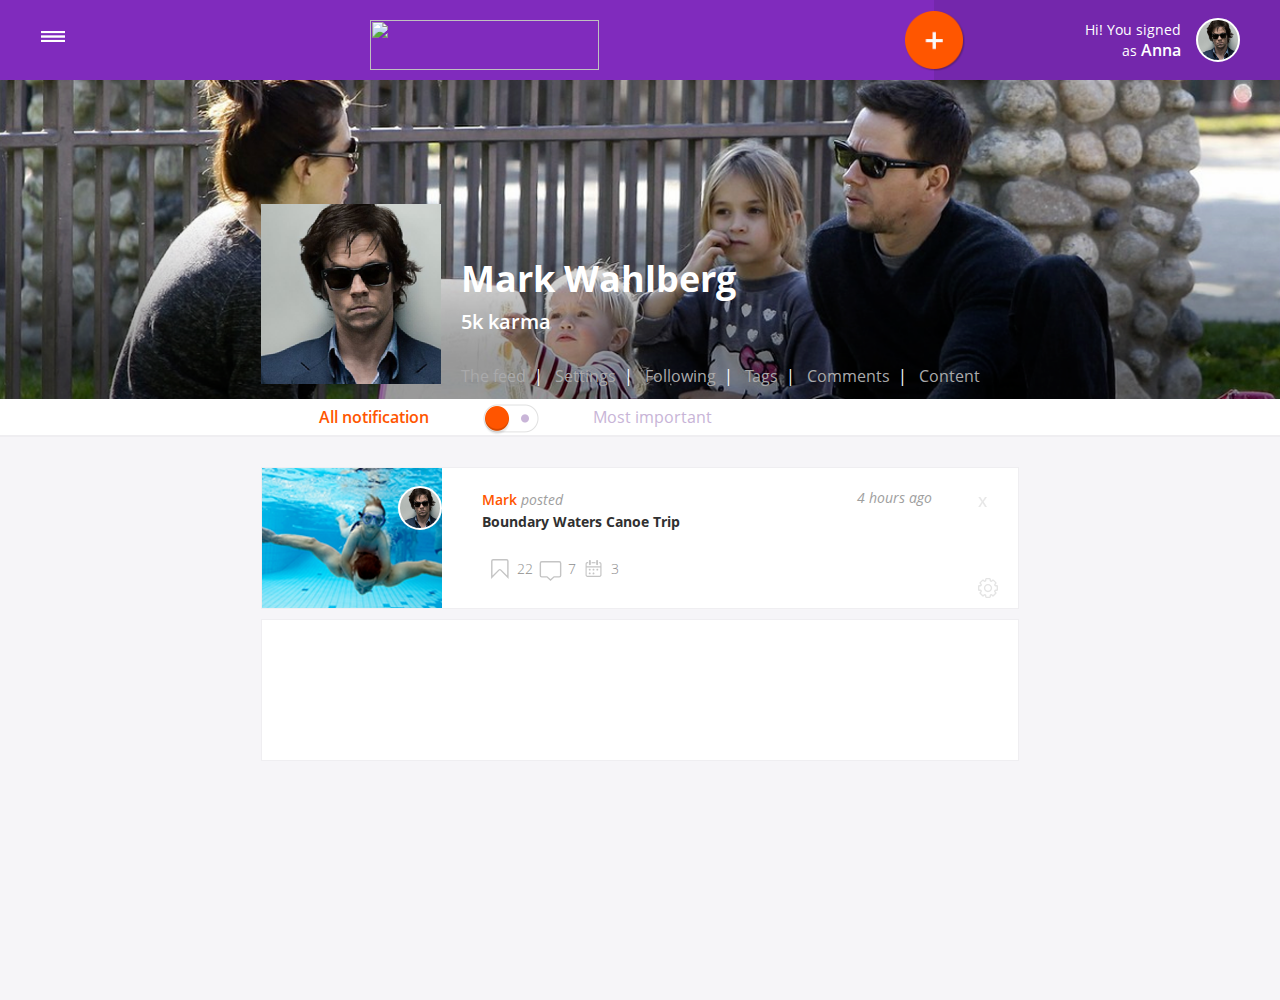
==== index.html @ d22dcdbd "виправлено ресіз банера" ====
<!DOCTYPE HTML >

<head>
    <meta http-equiv="content-type" content="text/html" />
    <meta name="author" content="Boomer" />
    <meta content="text/html; charset=utf-8" http-equiv="Content-Type" />

    <link href="style/style.css" rel="stylesheet" type="text/css">




    <script src="js/js.js"></script>

    <title>test1</title>

</head>

<body>

    <div class="wriper">

        <header class="header-top">
            
            <div class="color-l-div">
                <div class="menu-humburger">
                    <a href="#"><img src="icon/menu.png" alt="menu" /> </a>
                </div>
                <div class="logo"> <img src="icon/Logo.png"   />
                </div>
            </div>
            
            <div class="color-r-div">
                <div class="user-icon">
                    <img src="img/Untitled.png" alt="avatar  " />
                </div>
                <div class="helo-usen-name">Hi! You signed
                    <br /> as <span id="user-name">Anna</span> 
                </div>
            
            
            
               <div class="add">
                   <a href="#">
                       <img src="icon/plus.png" alt="add  " />
                   </a>
               </div>
            </div>
        </header>

        <header class="header-bottom"> <img src="img/ph.png" width="100%" height="100%" />

            <div class="user-data">


                <img src="img/Untitled.png " width="180px" height="180px" />

                <p class="user_name"> Mark Wahlberg </p>
                <p class="user_karma"> 5k karma </p>
                <p class="user_menu">
                    <a href="#">The feed</a> &nbsp;| &nbsp;
                    <a href="#">Settings</a> &nbsp;| &nbsp;
                    <a href="#">Following</a> &nbsp;| &nbsp;
                    <a href="#">Tags</a> &nbsp;| &nbsp;
                    <a href="#">Comments</a> &nbsp;| &nbsp;
                    <a href="#">Content</a>

                </p>


            </div>

        </header>

        <div class="filter">

            <div id="switch-on">
                <span class="active">All notification</span>
                <a href="javascript:void(0)" onclick="testBlock()"><img src="icon/menu1.png" /></a>
                <span class="active-no">Most important</span>
            </div>
            <!-- hidden div  -->
            <div id="switch-off" style="display:none;">
                <span class="active-no"> All notification  </span>
                <a href="javascript:void(0)" onclick="testBlock()"><img src="icon/menu2.png" /></a>
                <span class="active">Most important</span>
            </div>



        </div>



        <section>
            <article>

                <div class="img-feed">
                    <img src="img/image.png" alt="foto" class="user_foto">
                    <div class="circl-icon">
                        <div class="user-icon"><img src="img/Untitled.png" alt="avatar  " /> </div>
                    </div>
                </div>



                <div class="center-feed">
                    <span class="nic">Mark</span> <span class="type"> posted</span>
                    <br/>
                    <span class="text">Boundary Waters Canoe Trip</span>

                    <div class="icons">

                        <img src="icon/4.Bookmarks.svg"> <span> 22</span>
                        <img src="icon/3.Comments.svg"> <span> 7</span>
                        <img src="icon/5.Events.svg"> <span> 3</span> 
                    </div>

                </div>


                <div class=" histor-feed">
                    4 hours ago
                </div>

                <div class="close-icon-feed">
                    <br/>
                    <a href="#"><img src="icon/x.png"     / ></a>
                    <br/>
                    <br/>
                    <br/>
                    <br/>
                    <a href="#"><img src="icon/options.svg">
                    </a>


                </div>


            </article>


            <article> </article>

 







        </section>


    </div>


</body>
---- style/style.css ----
@charset "UTF-8";
html,
body,
div,
span,
applet,
object,
iframe,
h1,
h2,
h3,
h4,
h5,
h6,
p,
blockquote,
pre,
a,
abbr,
acronym,
address,
big,
cite,
code,
del,
dfn,
em,
img,
ins,
kbd,
q,
s,
samp,
small,
strike,
strong,
sub,
sup,
tt,
var,
b,
u,
i,
center,
dl,
dt,
dd,
ol,
ul,
li,
fieldset,
form,
label,
legend,
table,
caption,
tbody,
tfoot,
thead,
tr,
th,
td,
article,
aside,
canvas,
details,
embed,
figure,
figcaption,
footer,
header,
hgroup,
menu,
nav,
output,
ruby,
section,
summary,
time,
mark,
audio,
video {
    margin: 0;
    padding: 0;
    border: 0;
    vertical-align: baseline;
}
/* font-family: "OpenSansRegular"; */

@font-face {
    font-family: "OpenSansRegular";
    src: url("../fonts/OpenSansRegular/OpenSansRegular.eot");
    src: url("../fonts/OpenSansRegular/OpenSansRegular.eot?#iefix")format("embedded-opentype"), url("../fonts/OpenSansRegular/OpenSansRegular.woff") format("woff"), url("../fonts/OpenSansRegular/OpenSansRegular.ttf") format("truetype");
    font-style: normal;
    font-weight: normal;
}
/* font-family: "OpenSansLight"; */

@font-face {
    font-family: "OpenSansLight";
    src: url("../fonts/OpenSansLight/OpenSansLight.eot");
    src: url("../fonts/OpenSansLight/OpenSansLight.eot?#iefix")format("embedded-opentype"), url("../fonts/OpenSansLight/OpenSansLight.woff") format("woff"), url("../fonts/OpenSansLight/OpenSansLight.ttf") format("truetype");
    font-style: normal;
    font-weight: normal;
}
/* font-family: "OpenSansItalic"; */

@font-face {
    font-family: "OpenSansItalic";
    src: url("../fonts/OpenSansItalic/OpenSansItalic.eot");
    src: url("../fonts/OpenSansItalic/OpenSansItalic.eot?#iefix")format("embedded-opentype"), url("../fonts/OpenSansItalic/OpenSansItalic.woff") format("woff"), url("../fonts/OpenSansItalic/OpenSansItalic.ttf") format("truetype");
    font-style: normal;
    font-weight: normal;
}
/* font-family: "OpenSansBold"; */

@font-face {
    font-family: "OpenSansBold";
    src: url("../fonts/OpenSansBold/OpenSansBold.eot");
    src: url("../fonts/OpenSansBold/OpenSansBold.eot?#iefix")format("embedded-opentype"), url("../fonts/OpenSansBold/OpenSansBold.woff") format("woff"), url("../fonts/OpenSansBold/OpenSansBold.ttf") format("truetype");
    font-style: normal;
    font-weight: normal;
}
/* font-family: "OpenSansExtraBold"; */

@font-face {
    font-family: "OpenSansExtraBold";
    src: url("../fonts/OpenSansExtraBold/OpenSansExtraBold.eot");
    src: url("../fonts/OpenSansExtraBold/OpenSansExtraBold.eot?#iefix")format("embedded-opentype"), url("../fonts/OpenSansExtraBold/OpenSansExtraBold.woff") format("woff"), url("../fonts/OpenSansExtraBold/OpenSansExtraBold.ttf") format("truetype");
    font-style: normal;
    font-weight: normal;
}
/* font-family: "OpenSansExtraBoldItalic"; */

@font-face {
    font-family: "OpenSansExtraBoldItalic";
    src: url("../fonts/OpenSansExtraBoldItalic/OpenSansExtraBoldItalic.eot");
    src: url("../fonts/OpenSansExtraBoldItalic/OpenSansExtraBoldItalic.eot?#iefix")format("embedded-opentype"), url("../fonts/OpenSansExtraBoldItalic/OpenSansExtraBoldItalic.woff") format("woff"), url("../fonts/OpenSansExtraBoldItalic/OpenSansExtraBoldItalic.ttf") format("truetype");
    font-style: normal;
    font-weight: normal;
}
/* font-family: "OpenSansBoldItalic"; */

@font-face {
    font-family: "OpenSansBoldItalic";
    src: url("../fonts/OpenSansBoldItalic/OpenSansBoldItalic.eot");
    src: url("../fonts/OpenSansBoldItalic/OpenSansBoldItalic.eot?#iefix")format("embedded-opentype"), url("../fonts/OpenSansBoldItalic/OpenSansBoldItalic.woff") format("woff"), url("../fonts/OpenSansBoldItalic/OpenSansBoldItalic.ttf") format("truetype");
    font-style: normal;
    font-weight: normal;
}
/* font-family: "OpenSansRegularItalic"; */

@font-face {
    font-family: "OpenSansRegularItalic";
    src: url("../fonts/OpenSansRegularItalic/OpenSansRegularItalic.eot");
    src: url("../fonts/OpenSansRegularItalic/OpenSansRegularItalic.eot?#iefix")format("embedded-opentype"), url("../fonts/OpenSansRegularItalic/OpenSansRegularItalic.woff") format("woff"), url("../fonts/OpenSansRegularItalic/OpenSansRegularItalic.ttf") format("truetype");
    font-style: normal;
    font-weight: normal;
}
/* font-family: "OpenSansSemiBold"; */

@font-face {
    font-family: "OpenSansSemiBold";
    src: url("../fonts/OpenSansSemiBold/OpenSansSemiBold.eot");
    src: url("../fonts/OpenSansSemiBold/OpenSansSemiBold.eot?#iefix")format("embedded-opentype"), url("../fonts/OpenSansSemiBold/OpenSansSemiBold.woff") format("woff"), url("../fonts/OpenSansSemiBold/OpenSansSemiBold.ttf") format("truetype");
    font-style: normal;
    font-weight: normal;
}
/* font-family: "OpenSansSemiBoldItalic"; */

@font-face {
    font-family: "OpenSansSemiBoldItalic";
    src: url("../fonts/OpenSansSemiBoldItalic/OpenSansSemiBoldItalic.eot");
    src: url("../fonts/OpenSansSemiBoldItalic/OpenSansSemiBoldItalic.eot?#iefix")format("embedded-opentype"), url("../fonts/OpenSansSemiBoldItalic/OpenSansSemiBoldItalic.woff") format("woff"), url("../fonts/OpenSansSemiBoldItalic/OpenSansSemiBoldItalic.ttf") format("truetype");
    font-style: normal;
    font-weight: normal;
}

div {
    font-family: "OpenSansRegular", Times, Sans-serif;
}

.wriper {
    width: 100%;
    min-width: 1000px;
    height: 1000px;
    background-color: #f6f5f8;
}
/* start header-top top*/

.header-top {
   
    height: 80px;
    width: 100%;
}


/* права частина  */
.color-r-div {
 
    background-color: #7427ac;
    height: 80px;
    float: left;
    width: 27%;
    
}

.add {
    width: 1px;
    padding-left: 30px;
     
}

.add img {
    height: 60px;
    width: 60px;
    float: right;
    padding-top: 11px;
   
    
}

.helo-usen-name {
    float: right;
     
    margin-top: 20px;
    font-size: 14px;
    color: white;
    text-align: right;
}

.helo-usen-name span {
    font-family: "OpenSansSemiBold", Times, Sans-serif;
    font-size: 16px;
}

.user-icon {
    float: right;
    
    margin-left: 15px;
    margin-right: 40px;
    margin-top: 18px;
    
    
    background: #fff;
    width: 40px;
    height: 40px;
    border: 2px solid #fff;
    border-radius: 50%;
    /*скругление равно 50 процентам от общей ширины, фактически 25 пикселей, вот и круг получили(ещё есть с префиксом -moz и -o) */
}

.user-icon img {
    display: block;
    width: 100%;
    border: 0;
    margin: 0;
    border-radius: 50%;
}

/* ліва частина  */
.color-l-div {
    background: #802bbd;
    height: 80px;
    float: left;
    width: 73%;
    height: 80px;
}
.logo {
    float: left; 
    width: 93%;
}

.logo img {
    display: block;
    padding-top: 20px;
    padding-left: 35%;
    width: 229px;
    height: 50px;
}

.menu-humburger {
    float: left;
    width: 7%;
    height: 80px;
}

.menu-humburger img {
    width: 24px;
    height: 11px;
    float: right;
    padding-top: 31px;
}
/* END header-top top*/
/***************************************************************************/
/* START header-bottom  */

.header-bottom {
    background-color: white;
    position: relative;
}

.header-bottom img {
    /* поправка щоб картінка не зїжала*/
}

.user-data {
    width: 758px;
    /* 
    width: 100%;
    width: 800px;
    */
    
    position: absolute;
    margin: auto;
    left: 0;
    right: 0;
    bottom: 5%;
    color: white;
}

.user-data img {
    float: left;
    height: 180px;
    width: 180px; 
    margin: 0 20px 0 0; 
}

.user_name {
    font-family: "OpenSansBold", Times, bold;
    font-size: 36px;
    margin-top: 50px;
}

.user_karma {
    font-family: "OpenSansSemiBold", Times, Sans-serif;
    font-size: 20px;
    margin-top: 5px;
}

.user_menu {
    margin-top: 30px;
}

.user_menu a {
    text-decoration: none;
    color: #aaaaab;
    font-family: "OpenSansRegular", Times, Sans-serif;
    font-size: 16px;
}

.user_menu a:hover {
    color: white;
}
/* end header top*/
/********************************************************************************/
/* BEGIN  filter*/

.filter {
    background-color: white;
    border-bottom: 2px solid #efeef1;
    padding-left: 21%;
}

.active {
    font-family: "OpenSansSemiBold", Times, Sans-serif;
    font-size: 16px;
    color: #ff5600;
}

.active-no {
    font-family: "OpenSansRegular", Times, Sans-serif;
    font-size: 16px;
    color: #c8b4d7;
}

.filter img {
    vertical-align: middle;
}

.filter span {
    margin-left: 50px;
    margin-right: 50px;
}
/* END filter*/
/********************************************************************************/

section {
    width: 758px;
    margin: 0 auto;
    /* location div = center*/
    
    margin-top: 30px;
}

article {
    background-color: white;
    height: 140px;
    border: 1px solid #efeef1;
    margin-top: 10px;
}

.center-feed {
    margin-top: 20px;
    height: 180px;
    float: left;
    width: 300px;
    ;
}

.img-feed {
    float: left;
}

.user_foto {
    width: 180px;
    height: 140px;
    float: left;
}

.nic {
    font-family: "OpenSansSemiBold", Times, Sans-serif;
    font-size: 14px;
    color: #ff5600;
}

.type {
    font-family: "OpenSansItalic", Times, Sans-serif;
    font-size: 14px;
    color: #9e9e9e;
}

.text {
    font-family: "OpenSansBold", Times, bold;
    font-size: 14px;
    color: #303030;
}

.close-icon-feed {
    float: right;
    padding-right: 15px;
}

.close-icon-feed img {
    padding-right: 5px;
}

.histor-feed {
    float: left;
    width: 150px;
    font-family: "OpenSansItalic", Times, Sans-serif;
    font-size: 14px;
    color: #9e9e9e;
    text-align: right;
    margin-top: 20px;
}

.circl-icon {
    float: left;
    left: 400px;
    width: 40px;
}

.icons img {
    float: left;
    padding-top: 20px;
    width: 35px;
}

.icons span {
    float: left;
    padding-top: 27px;
    font-family: "OpenSansLight", Times, Sans-serif;
    font-size: 14px;
    color: #8e8e8e;
}
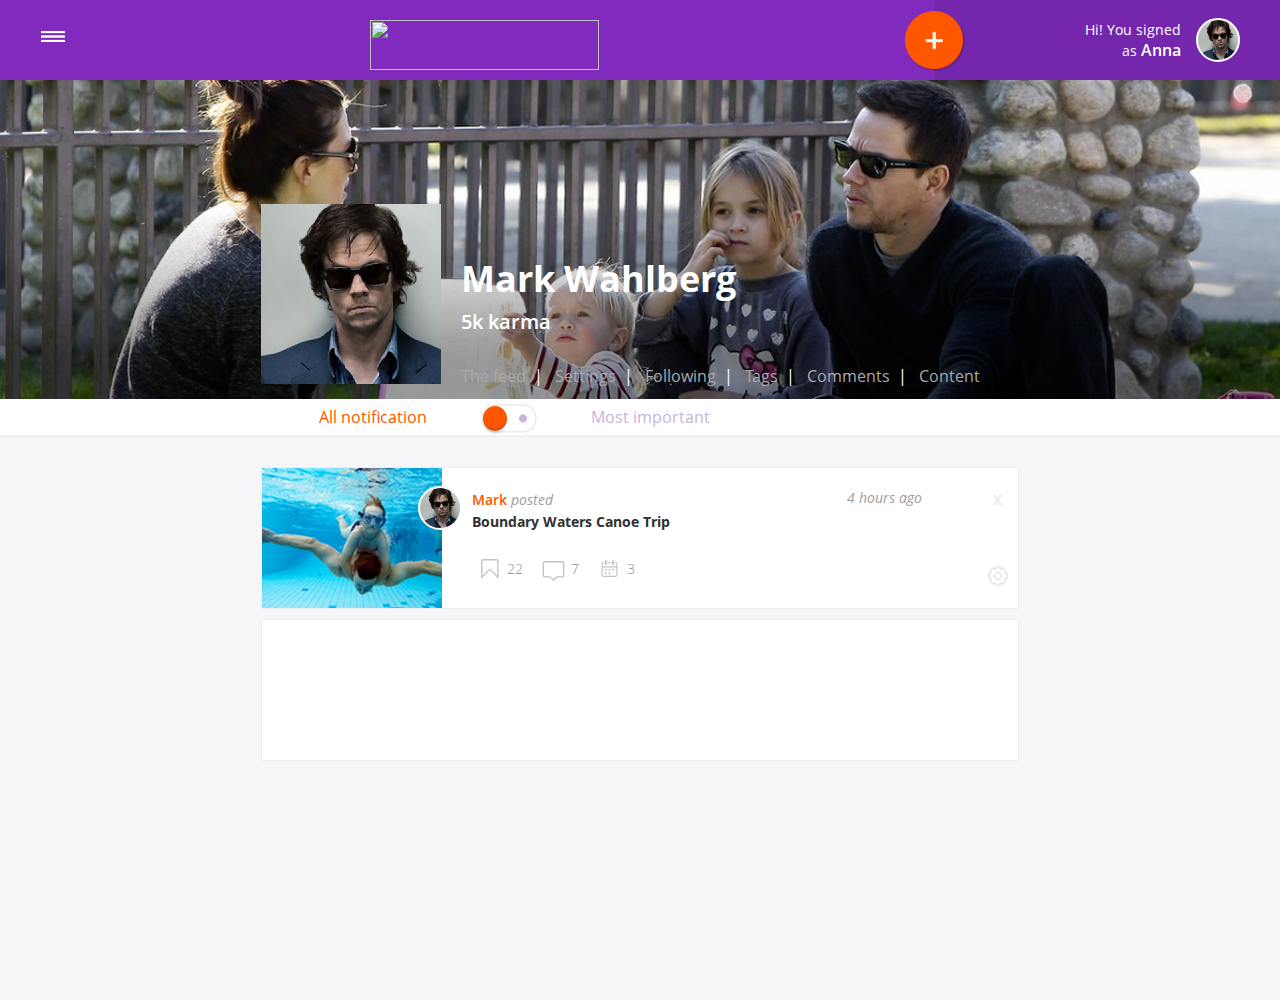
==== commit df3f0f62: "x" ====
--- a/index.html
+++ b/index.html
@@ -21,30 +21,30 @@
     <div class="wriper">
 
         <header class="header-top">
-            
+
             <div class="color-l-div">
                 <div class="menu-humburger">
                     <a href="#"><img src="icon/menu.png" alt="menu" /> </a>
                 </div>
-                <div class="logo"> <img src="icon/Logo.png"   />
+                <div class="logo"> <img src="icon/Logo.png" />
                 </div>
             </div>
-            
+
             <div class="color-r-div">
                 <div class="user-icon">
                     <img src="img/Untitled.png" alt="avatar  " />
                 </div>
                 <div class="helo-usen-name">Hi! You signed
-                    <br /> as <span id="user-name">Anna</span> 
+                    <br /> as <span id="user-name">Anna</span>
                 </div>
-            
-            
-            
-               <div class="add">
-                   <a href="#">
-                       <img src="icon/plus.png" alt="add  " />
-                   </a>
-               </div>
+
+
+
+                <div class="add">
+                    <a href="#">
+                        <img src="icon/plus.png" alt="add  " />
+                    </a>
+                </div>
             </div>
         </header>
 
@@ -113,7 +113,7 @@
 
                         <img src="icon/4.Bookmarks.svg"> <span> 22</span>
                         <img src="icon/3.Comments.svg"> <span> 7</span>
-                        <img src="icon/5.Events.svg"> <span> 3</span> 
+                        <img src="icon/5.Events.svg"> <span> 3</span>
                     </div>
 
                 </div>
@@ -125,13 +125,12 @@
 
                 <div class="close-icon-feed">
                     <br/>
-                    <a href="#"><img src="icon/x.png"     / ></a>
+                    <a href="#"><img src="icon/x.png"  class="x"></a>
                     <br/>
                     <br/>
                     <br/>
-                    <br/>
-                    <a href="#"><img src="icon/options.svg">
-                    </a>
+                    
+                    <a href="#"><img src="icon/options.svg" class="opt"></a>
 
 
                 </div>
@@ -142,7 +141,7 @@
 
             <article> </article>
 
- 
+
 
 
 
--- a/style/style.css
+++ b/style/style.css
@@ -189,26 +189,21 @@
 /* start header-top top*/
 
 .header-top {
-   
     height: 80px;
     width: 100%;
 }
-
-
 /* права частина  */
+
 .color-r-div {
- 
     background-color: #7427ac;
     height: 80px;
     float: left;
     width: 27%;
-    
 }
 
 .add {
     width: 1px;
     padding-left: 30px;
-     
 }
 
 .add img {
@@ -216,13 +211,10 @@
     width: 60px;
     float: right;
     padding-top: 11px;
-   
-    
 }
 
 .helo-usen-name {
     float: right;
-     
     margin-top: 20px;
     font-size: 14px;
     color: white;
@@ -236,12 +228,9 @@
 
 .user-icon {
     float: right;
-    
     margin-left: 15px;
     margin-right: 40px;
     margin-top: 18px;
-    
-    
     background: #fff;
     width: 40px;
     height: 40px;
@@ -257,8 +246,8 @@
     margin: 0;
     border-radius: 50%;
 }
-
 /* ліва частина  */
+
 .color-l-div {
     background: #802bbd;
     height: 80px;
@@ -266,8 +255,9 @@
     width: 73%;
     height: 80px;
 }
+
 .logo {
-    float: left; 
+    float: left;
     width: 93%;
 }
 
@@ -322,8 +312,8 @@
 .user-data img {
     float: left;
     height: 180px;
-    width: 180px; 
-    margin: 0 20px 0 0; 
+    width: 180px;
+    margin: 0 20px 0 0;
 }
 
 .user_name {
@@ -363,7 +353,9 @@
 }
 
 .active {
-    font-family: "OpenSansSemiBold", Times, Sans-serif;
+    /*font-family: "OpenSansSemiBold", Times, Sans-serif;*/
+    
+    font-family: "OpenSansRegular", Times, Sans-serif;
     font-size: 16px;
     color: #ff5600;
 }
@@ -405,11 +397,13 @@
     height: 180px;
     float: left;
     width: 300px;
-    ;
+    
+    margin-left: -30px;
 }
 
 .img-feed {
     float: left;
+    
 }
 
 .user_foto {
@@ -437,12 +431,21 @@
 }
 
 .close-icon-feed {
-    float: right;
-    padding-right: 15px;
+    float: right; 
+   width: 30px;
+    height: 100%;
 }
 
 .close-icon-feed img {
-    padding-right: 5px;
+   float: left;
+}
+.x{
+    padding-left: 5px;
+    padding-top: 5px;
+}
+
+.opt{
+    padding-top: 10px;
 }
 
 .histor-feed {
@@ -456,9 +459,10 @@
 }
 
 .circl-icon {
-    float: left;
-    left: 400px;
+    float: left; 
     width: 40px;
+    
+    padding-left: 20px; 
 }
 
 .icons img {
@@ -473,6 +477,5 @@
     font-family: "OpenSansLight", Times, Sans-serif;
     font-size: 14px;
     color: #8e8e8e;
-}
-
-
+    padding-right: 13px;
+}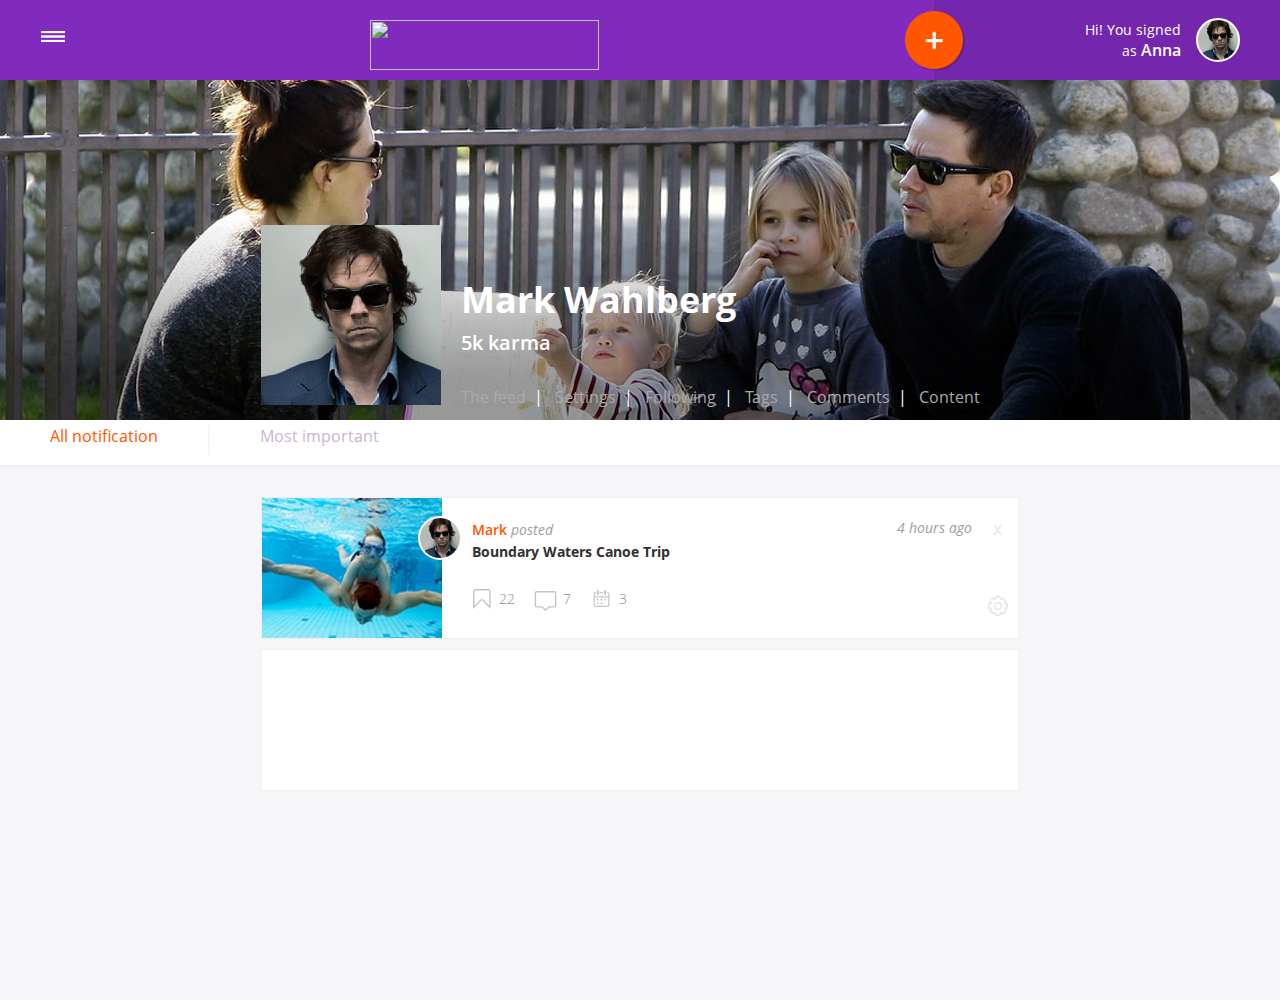
==== commit f5026890: "q" ====
--- a/index.html
+++ b/index.html
@@ -48,7 +48,7 @@
             </div>
         </header>
 
-        <header class="header-bottom"> <img src="img/ph.png" width="100%" height="100%" />
+        <header class="header-bottom"> <img src="img/ph.png"  height="100%" />
 
             <div class="user-data">
 
@@ -75,15 +75,17 @@
         <div class="filter">
 
             <div id="switch-on">
-                <span class="active">All notification</span>
-                <a href="javascript:void(0)" onclick="testBlock()"><img src="icon/menu1.png" /></a>
-                <span class="active-no">Most important</span>
+                <span class="active"    href="javascript:void(0)" onclick="testBlock()">All notification</span> 
+                
+                <div class="centr"> </div>
+                
+                <span class="active-no" href="javascript:void(0)" onclick="testBlock()">Most important  </span>
             </div>
             <!-- hidden div  -->
             <div id="switch-off" style="display:none;">
-                <span class="active-no"> All notification  </span>
-                <a href="javascript:void(0)" onclick="testBlock()"><img src="icon/menu2.png" /></a>
-                <span class="active">Most important</span>
+                <span class="active-no" href="javascript:void(0)" onclick="testBlock()"> All notification  </span>
+               
+                <span class="active"    href="javascript:void(0)" onclick="testBlock()"> Most important</span>
             </div>
 
 
--- a/style/style.css
+++ b/style/style.css
@@ -292,14 +292,12 @@
 
 .header-bottom img {
     /* поправка щоб картінка не зїжала*/
+    
 }
 
 .user-data {
     width: 758px;
-    /* 
-    width: 100%;
-    width: 800px;
-    */
+   
     
     position: absolute;
     margin: auto;
@@ -349,15 +347,18 @@
 .filter {
     background-color: white;
     border-bottom: 2px solid #efeef1;
-    padding-left: 21%;
+    
+    height: 40px;
+    
+  
 }
 
 .active {
-    /*font-family: "OpenSansSemiBold", Times, Sans-serif;*/
-    
+    /*font-family: "OpenSansSemiBold", Times, Sans-serif;*/ 
     font-family: "OpenSansRegular", Times, Sans-serif;
     font-size: 16px;
     color: #ff5600;
+    float: left;
 }
 
 .active-no {
@@ -366,14 +367,20 @@
     color: #c8b4d7;
 }
 
-.filter img {
-    vertical-align: middle;
-}
+ 
 
 .filter span {
     margin-left: 50px;
     margin-right: 50px;
 }
+ 
+.centr {
+    float: left;
+    height: 30px;;
+    width: 2px;
+    background-color: #f6f5f8;
+}
+
 /* END filter*/
 /********************************************************************************/
 
@@ -450,7 +457,7 @@
 
 .histor-feed {
     float: left;
-    width: 150px;
+    width: 200px;
     font-family: "OpenSansItalic", Times, Sans-serif;
     font-size: 14px;
     color: #9e9e9e;
@@ -464,6 +471,10 @@
     
     padding-left: 20px; 
 }
+.icons{
+    height: 100px;
+   margin-left: -8px; 
+}
 
 .icons img {
     float: left;
@@ -478,4 +489,6 @@
     font-size: 14px;
     color: #8e8e8e;
     padding-right: 13px;
-}+}
+
+
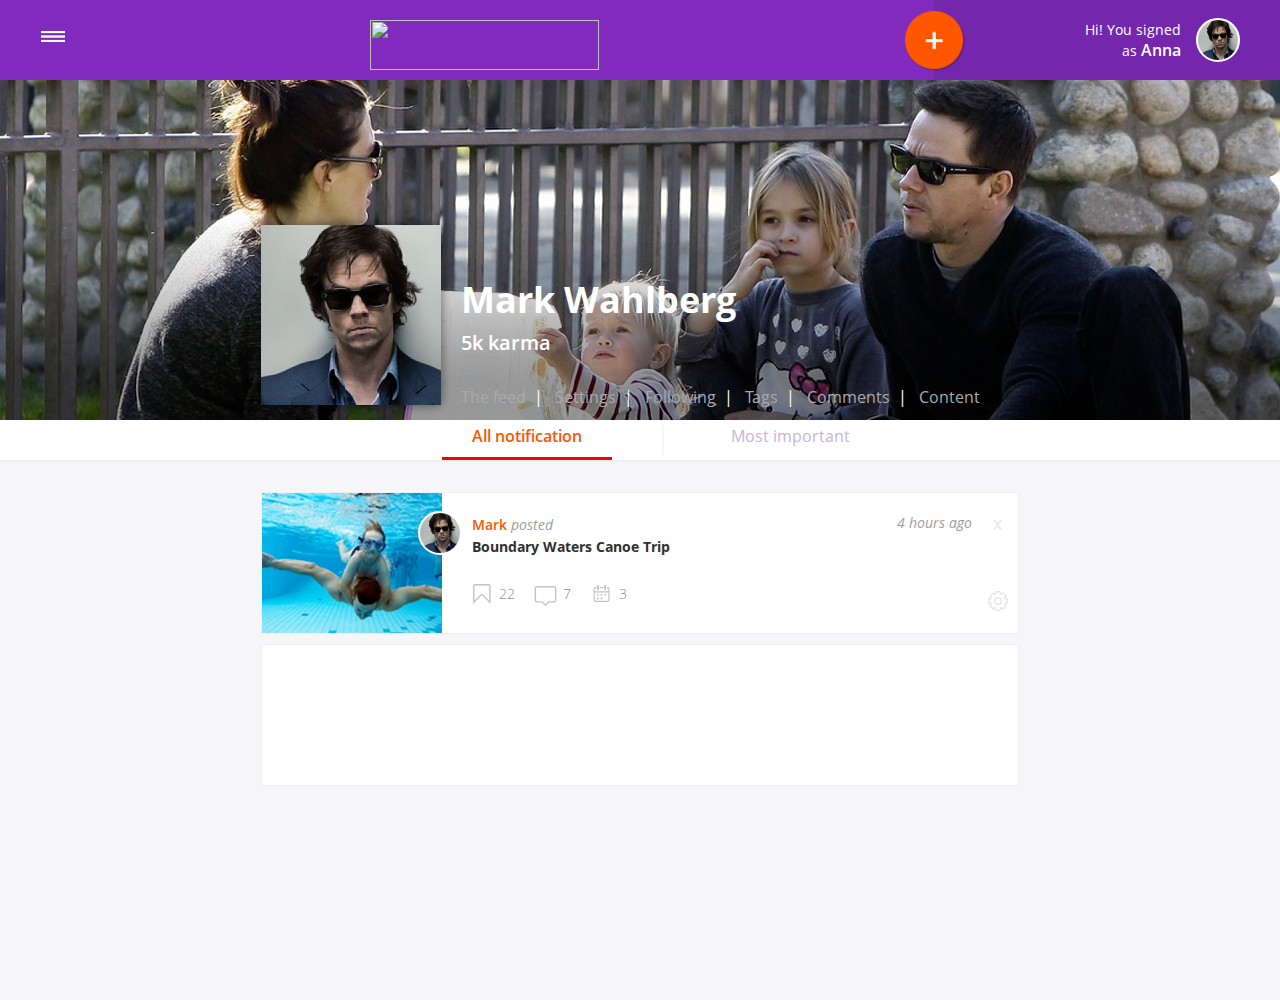
==== commit fae83c03: "фільтри,іконки,дата,тінь" ====
--- a/index.html
+++ b/index.html
@@ -48,7 +48,7 @@
             </div>
         </header>
 
-        <header class="header-bottom"> <img src="img/ph.png"  height="100%" />
+        <header class="header-bottom"> <img src="img/ph.png" height="100%" />
 
             <div class="user-data">
 
@@ -75,19 +75,31 @@
         <div class="filter">
 
             <div id="switch-on">
-                <span class="active"    href="javascript:void(0)" onclick="testBlock()">All notification</span> 
-                
+                <div class="left-filter">
+                    <span class="active" href="javascript:void(0)" onclick="testBlock()">All notification</span>
+                    <div class="select_line"></div>
+                </div>
+
                 <div class="centr"> </div>
-                
-                <span class="active-no" href="javascript:void(0)" onclick="testBlock()">Most important  </span>
+
+                <div class="right-filter">
+                    <span class="active-no" href="javascript:void(0)" onclick="testBlock()">Most important  </span>
+                </div>
             </div>
             <!-- hidden div  -->
             <div id="switch-off" style="display:none;">
-                <span class="active-no" href="javascript:void(0)" onclick="testBlock()"> All notification  </span>
-               
-                <span class="active"    href="javascript:void(0)" onclick="testBlock()"> Most important</span>
+                <div class="left-filter">
+                    <span class="active-no" href="javascript:void(0)" onclick="testBlock()"> All notification  </span>
+                </div>
+                <div class="centr"> </div>
+
+                <div class="right-filter">
+
+                    <span class="active" href="javascript:void(0)" onclick="testBlock()"> Most important</span>
+                    <div class="select_line"></div>
+                    
+                </div>
             </div>
-
 
 
         </div>
@@ -127,12 +139,14 @@
 
                 <div class="close-icon-feed">
                     <br/>
-                    <a href="#"><img src="icon/x.png"  class="x"></a>
+                    <a href="#"><img src="icon/x.png" class="x">
+                    </a>
                     <br/>
                     <br/>
                     <br/>
-                    
-                    <a href="#"><img src="icon/options.svg" class="opt"></a>
+
+                    <a href="#"><img src="icon/options.svg" class="opt">
+                    </a>
 
 
                 </div>
--- a/style/style.css
+++ b/style/style.css
@@ -312,6 +312,8 @@
     height: 180px;
     width: 180px;
     margin: 0 20px 0 0;
+    
+    box-shadow: 0 0 10px rgba(0,0,0,0.5); /* Параметры тени */
 }
 
 .user_name {
@@ -344,21 +346,17 @@
 /********************************************************************************/
 /* BEGIN  filter*/
 
-.filter {
+.filter { 
     background-color: white;
-    border-bottom: 2px solid #efeef1;
-    
-    height: 40px;
-    
-  
+    border-bottom: 2px solid #efeef1; 
+    height: 35px;  
 }
 
 .active {
-    /*font-family: "OpenSansSemiBold", Times, Sans-serif;*/ 
-    font-family: "OpenSansRegular", Times, Sans-serif;
+   font-family: "OpenSansSemiBold", Times, Sans-serif;
+    /* font-family: "OpenSansRegular", Times, Sans-serif;*/ 
     font-size: 16px;
-    color: #ff5600;
-    float: left;
+    color: #ff5600; 
 }
 
 .active-no {
@@ -371,7 +369,7 @@
 
 .filter span {
     margin-left: 50px;
-    margin-right: 50px;
+    margin-right: 50px; 
 }
  
 .centr {
@@ -379,6 +377,26 @@
     height: 30px;;
     width: 2px;
     background-color: #f6f5f8;
+}
+
+
+.left-filter { 
+    width: 240px;
+    float: left;
+    padding-left: 33%; 
+}
+
+.right-filter {
+    width: 300px;
+float: left;
+    padding-left:17px;;
+}
+
+.select_line {
+    border-bottom:3px solid red;
+    padding:5px;
+    width: 160px;
+   margin-left:  20px;
 }
 
 /* END filter*/
@@ -417,6 +435,8 @@
     width: 180px;
     height: 140px;
     float: left;
+    
+   
 }
 
 .nic {
@@ -492,3 +512,6 @@
 }
 
 
+
+
+
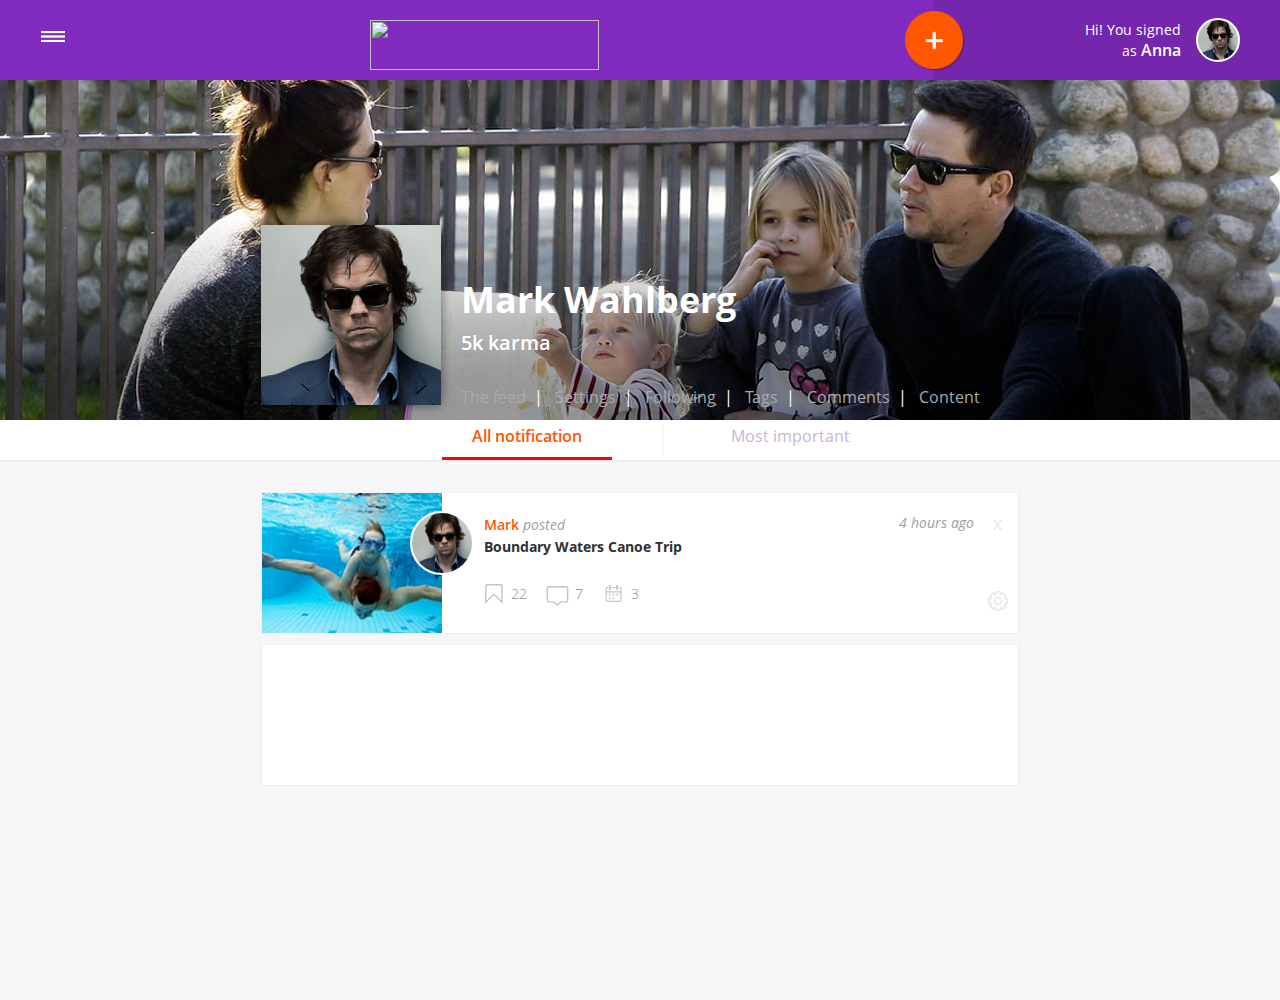
==== commit fcfc978e: "друга аватарка60" ====
--- a/index.html
+++ b/index.html
@@ -112,7 +112,7 @@
                 <div class="img-feed">
                     <img src="img/image.png" alt="foto" class="user_foto">
                     <div class="circl-icon">
-                        <div class="user-icon"><img src="img/Untitled.png" alt="avatar  " /> </div>
+                        <div class="user-icon-big"><img src="img/Untitled.png" alt="avatar  " /> </div>
                     </div>
                 </div>
 
--- a/style/style.css
+++ b/style/style.css
@@ -421,7 +421,7 @@
     margin-top: 20px;
     height: 180px;
     float: left;
-    width: 300px;
+    width: 290px;
     
     margin-left: -30px;
 }
@@ -484,13 +484,36 @@
     text-align: right;
     margin-top: 20px;
 }
+ 
 
 .circl-icon {
     float: left; 
-    width: 40px;
-    
-    padding-left: 20px; 
-}
+    width: 60px; 
+    padding-left: 12px; 
+}
+ 
+
+.user-icon-big {
+    float: right;
+    margin-left: 15px;
+    margin-right: 40px;
+    margin-top: 18px;
+    background: #fff;
+    width: 60px;
+    height: 60px;
+    border: 2px solid #fff;
+    border-radius: 50%;
+    /*скругление равно 50 процентам от общей ширины, фактически 25 пикселей, вот и круг получили(ещё есть с префиксом -moz и -o) */
+}
+
+.user-icon-big img {
+    display: block;
+    width: 100%;
+    border: 0;
+    margin: 0;
+    border-radius: 50%;
+}
+
 .icons{
     height: 100px;
    margin-left: -8px; 
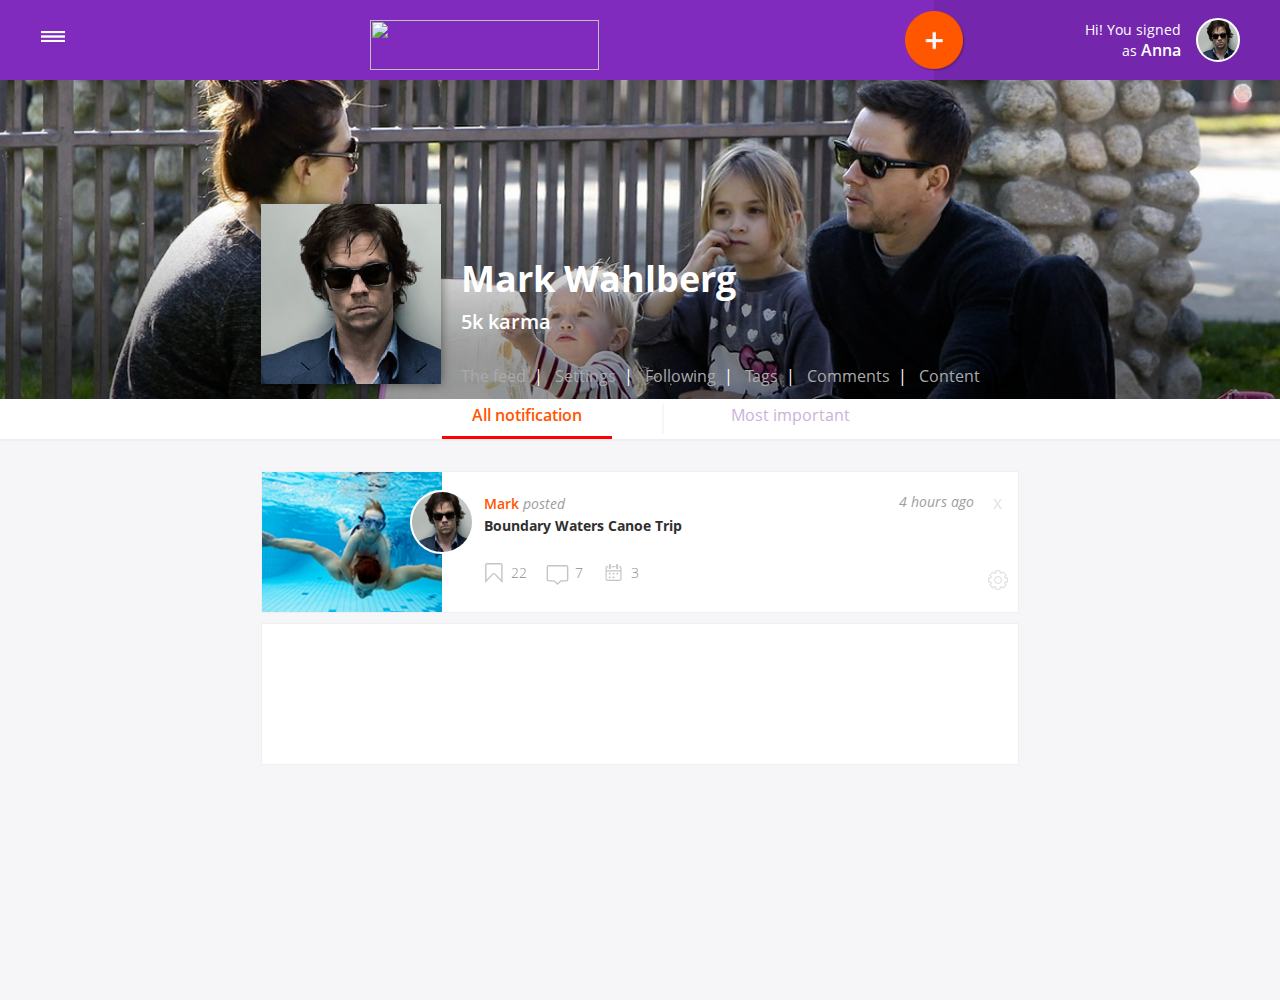
==== commit 0739f92e: "курсор на фільтру" ====
--- a/index.html
+++ b/index.html
@@ -48,7 +48,7 @@
             </div>
         </header>
 
-        <header class="header-bottom"> <img src="img/ph.png" height="100%" />
+        <header class="header-bottom"> <img src="img/ph.png" width="100%" height="100%" />
 
             <div class="user-data">
 
--- a/style/style.css
+++ b/style/style.css
@@ -84,8 +84,13 @@
     padding: 0;
     border: 0;
     vertical-align: baseline;
-}
-/* font-family: "OpenSansRegular"; */
+    
+    /*вимикаємо виділення*/
+    -moz-user-select: none;
+    -khtml-user-select: none;
+    -webkit-user-select: none;
+    user-select: none;
+} 
 
 @font-face {
     font-family: "OpenSansRegular";
@@ -296,9 +301,7 @@
 }
 
 .user-data {
-    width: 758px;
-   
-    
+    width: 758px; 
     position: absolute;
     margin: auto;
     left: 0;
@@ -370,6 +373,7 @@
 .filter span {
     margin-left: 50px;
     margin-right: 50px; 
+    cursor: default;
 }
  
 .centr {
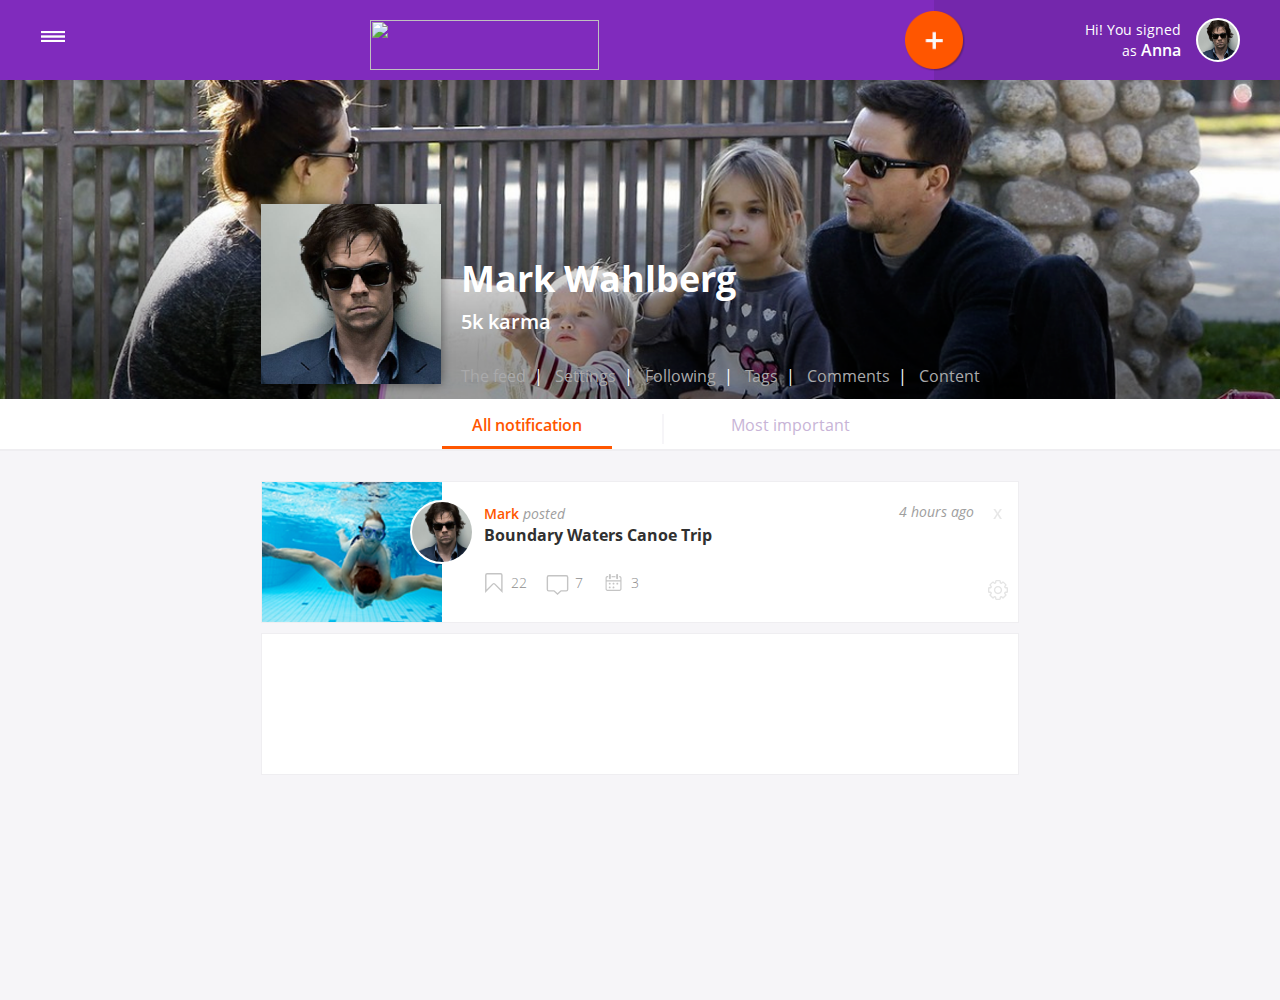
==== commit e9571235: "фільтр" ====
--- a/index.html
+++ b/index.html
@@ -125,9 +125,10 @@
 
                     <div class="icons">
 
-                        <img src="icon/4.Bookmarks.svg"> <span> 22</span>
-                        <img src="icon/3.Comments.svg"> <span> 7</span>
-                        <img src="icon/5.Events.svg"> <span> 3</span>
+                        <div class="Bookmarks">  <img src="icon/4.Bookmarks.svg">     </div>   <span> 22</span>
+                        <div class="Comments">  <img src="icon/3.Comments.svg">      </div>   <span> 7</span>
+                        <div class="Events">  <img src="icon/5.Events.svg">          </div>   <span> 3</span>
+                        
                     </div>
 
                 </div>
--- a/style/style.css
+++ b/style/style.css
@@ -293,6 +293,8 @@
 .header-bottom {
     background-color: white;
     position: relative;
+    
+ 
 }
 
 .header-bottom img {
@@ -353,6 +355,8 @@
     background-color: white;
     border-bottom: 2px solid #efeef1; 
     height: 35px;  
+    
+    padding-top: 10px;
 }
 
 .active {
@@ -397,7 +401,7 @@
 }
 
 .select_line {
-    border-bottom:3px solid red;
+    border-bottom:3px solid #ff5600;
     padding:5px;
     width: 160px;
    margin-left:  20px;
@@ -457,7 +461,7 @@
 
 .text {
     font-family: "OpenSansBold", Times, bold;
-    font-size: 14px;
+    font-size: 16px;
     color: #303030;
 }
 
@@ -542,3 +546,7 @@
 
 
 
+
+.Bookmarks {
+   
+}
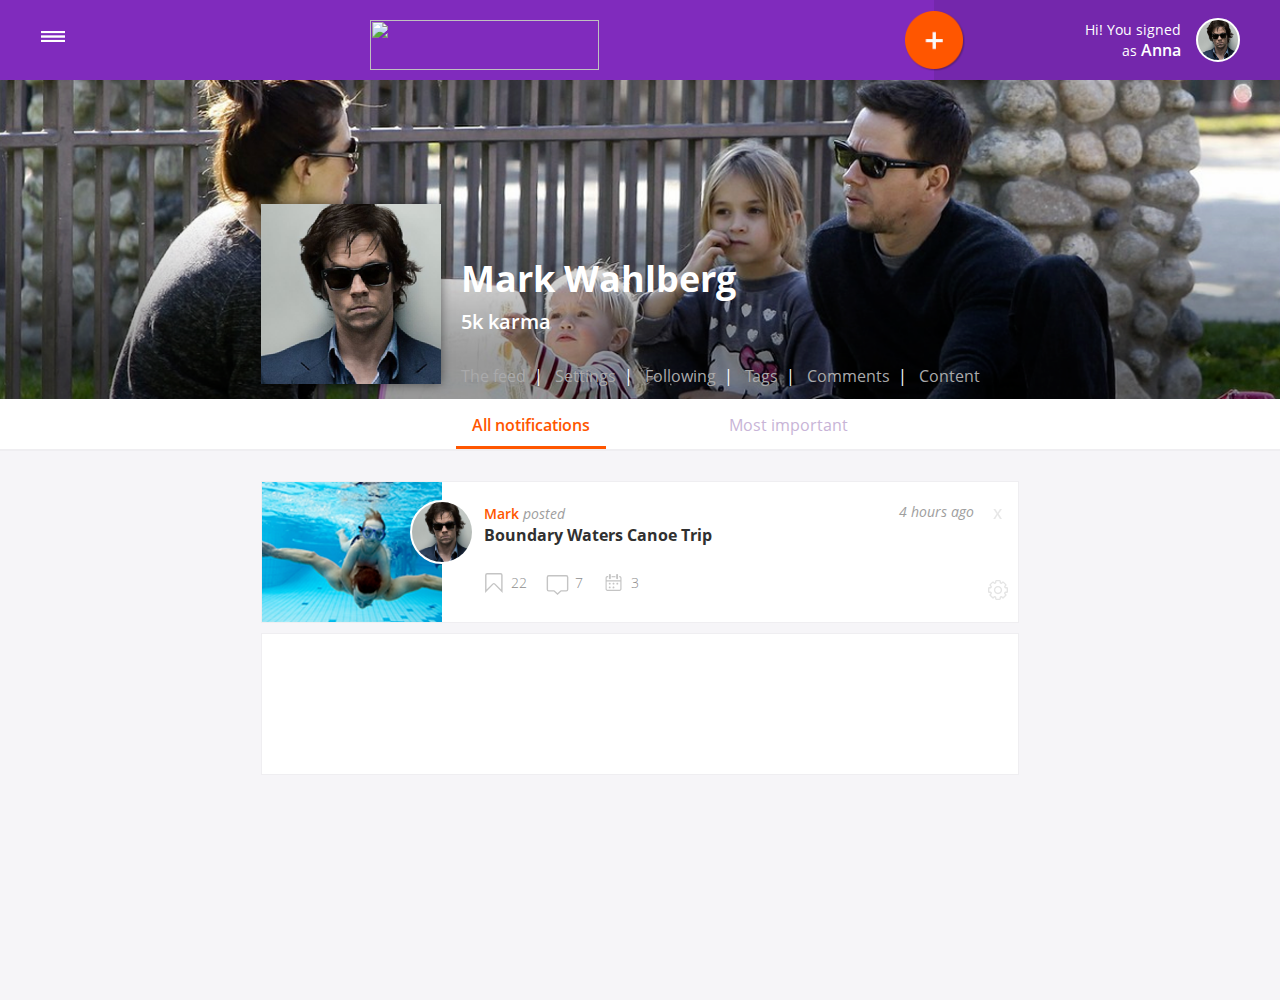
==== commit 4dd4ec2f: "фільтр" ====
--- a/index.html
+++ b/index.html
@@ -76,7 +76,7 @@
 
             <div id="switch-on">
                 <div class="left-filter">
-                    <span class="active" href="javascript:void(0)" onclick="testBlock()">All notification</span>
+                    <span class="active" href="javascript:void(0)" onclick="testBlock()">All notifications</span>
                     <div class="select_line"></div>
                 </div>
 
@@ -89,7 +89,7 @@
             <!-- hidden div  -->
             <div id="switch-off" style="display:none;">
                 <div class="left-filter">
-                    <span class="active-no" href="javascript:void(0)" onclick="testBlock()"> All notification  </span>
+                    <span class="active-no" href="javascript:void(0)" onclick="testBlock()"> All notifications  </span>
                 </div>
                 <div class="centr"> </div>
 
--- a/style/style.css
+++ b/style/style.css
@@ -381,10 +381,7 @@
 }
  
 .centr {
-    float: left;
-    height: 30px;;
-    width: 2px;
-    background-color: #f6f5f8;
+    
 }
 
 
@@ -403,8 +400,8 @@
 .select_line {
     border-bottom:3px solid #ff5600;
     padding:5px;
-    width: 160px;
-   margin-left:  20px;
+    width: 140px;
+   margin-left:  34px;
 }
 
 /* END filter*/
@@ -547,6 +544,4 @@
 
 
 
-.Bookmarks {
-   
-}
+ 
